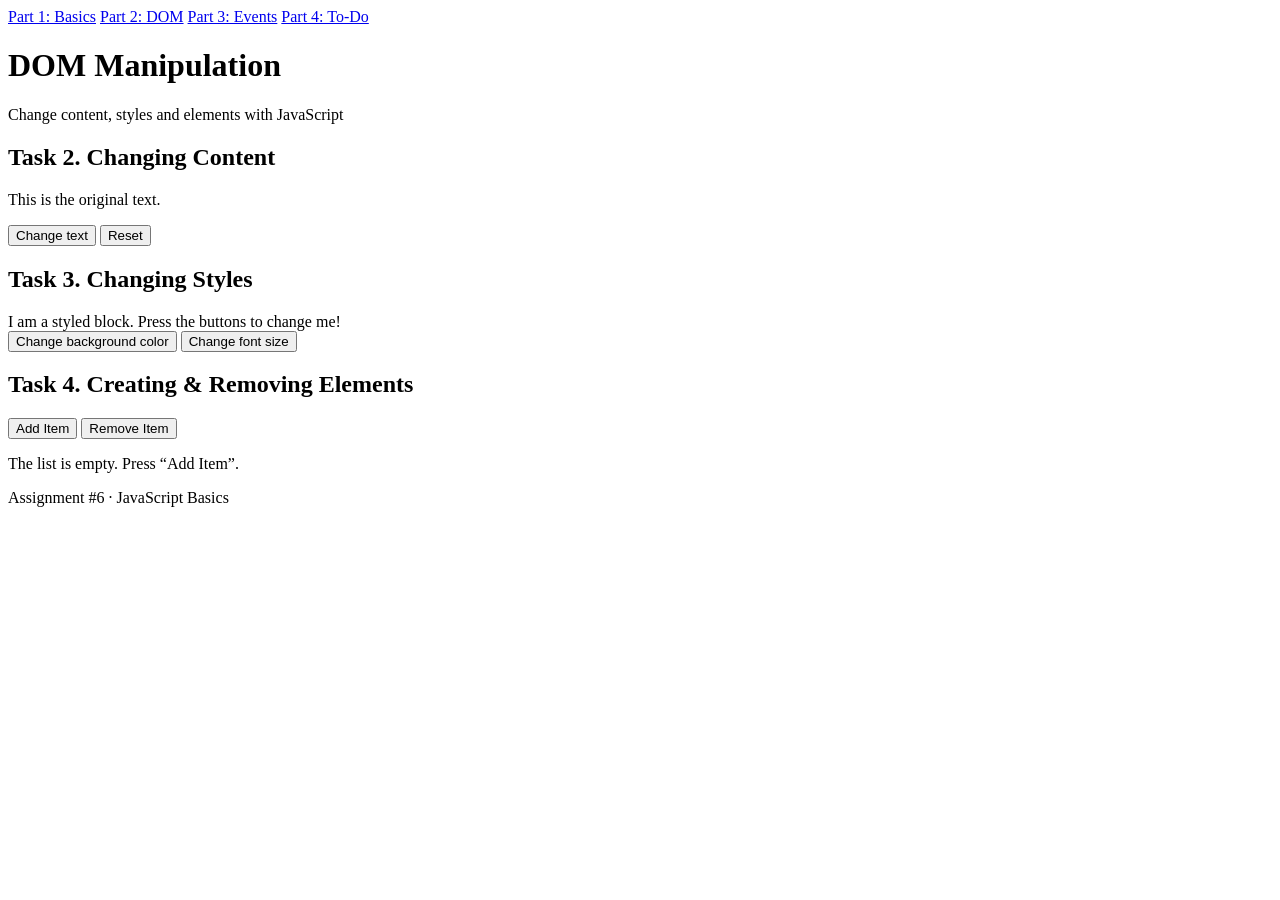
==== dom.html @ 266281c3 "Add files via upload" ====
<!DOCTYPE html>
<html lang="en">
<head>
<meta charset="UTF-8">
<meta name="viewport" content="width=device-width, initial-scale=1">
<title>DOM Manipulation</title>
<link href="https://fonts.googleapis.com/css2?family=Nunito:wght@400;700;800;900&display=swap" rel="stylesheet">
<link rel="stylesheet" href="css/style.css">
</head>
<body>
<nav>
  <a href="index.html">Part 1: Basics</a>
  <a href="dom.html" class="active">Part 2: DOM</a>
  <a href="events.html">Part 3: Events</a>
  <a href="todo.html">Part 4: To-Do</a>
</nav>
<main>
<h1>DOM Manipulation</h1>
<p class="sub">Change content, styles and elements with JavaScript</p>

<section class="card">
  <h2>Task 2. Changing Content</h2>
  <p id="text">This is the original text.</p>
  <button id="changeTextBtn">Change text</button>
  <button id="resetTextBtn">Reset</button>
</section>
<section class="card">
  <h2>Task 3. Changing Styles</h2>
  <div id="styleBox">I am a styled block. Press the buttons to change me!</div>
  <button id="colorBtn">Change background color</button>
  <button id="sizeBtn">Change font size</button>
</section>
<section class="card">
  <h2>Task 4. Creating &amp; Removing Elements</h2>
  <button id="addItemBtn">Add Item</button>
  <button id="removeItemBtn" class="danger">Remove Item</button>
  <ul id="itemList"></ul>
  <p id="emptyMsg" class="hint">The list is empty. Press “Add Item”.</p>
</section>
</main>
<footer>Assignment #6 · JavaScript Basics</footer>
<script src="js/bg.js"></script>
<script src="js/dom.js"></script>
</body>
</html>
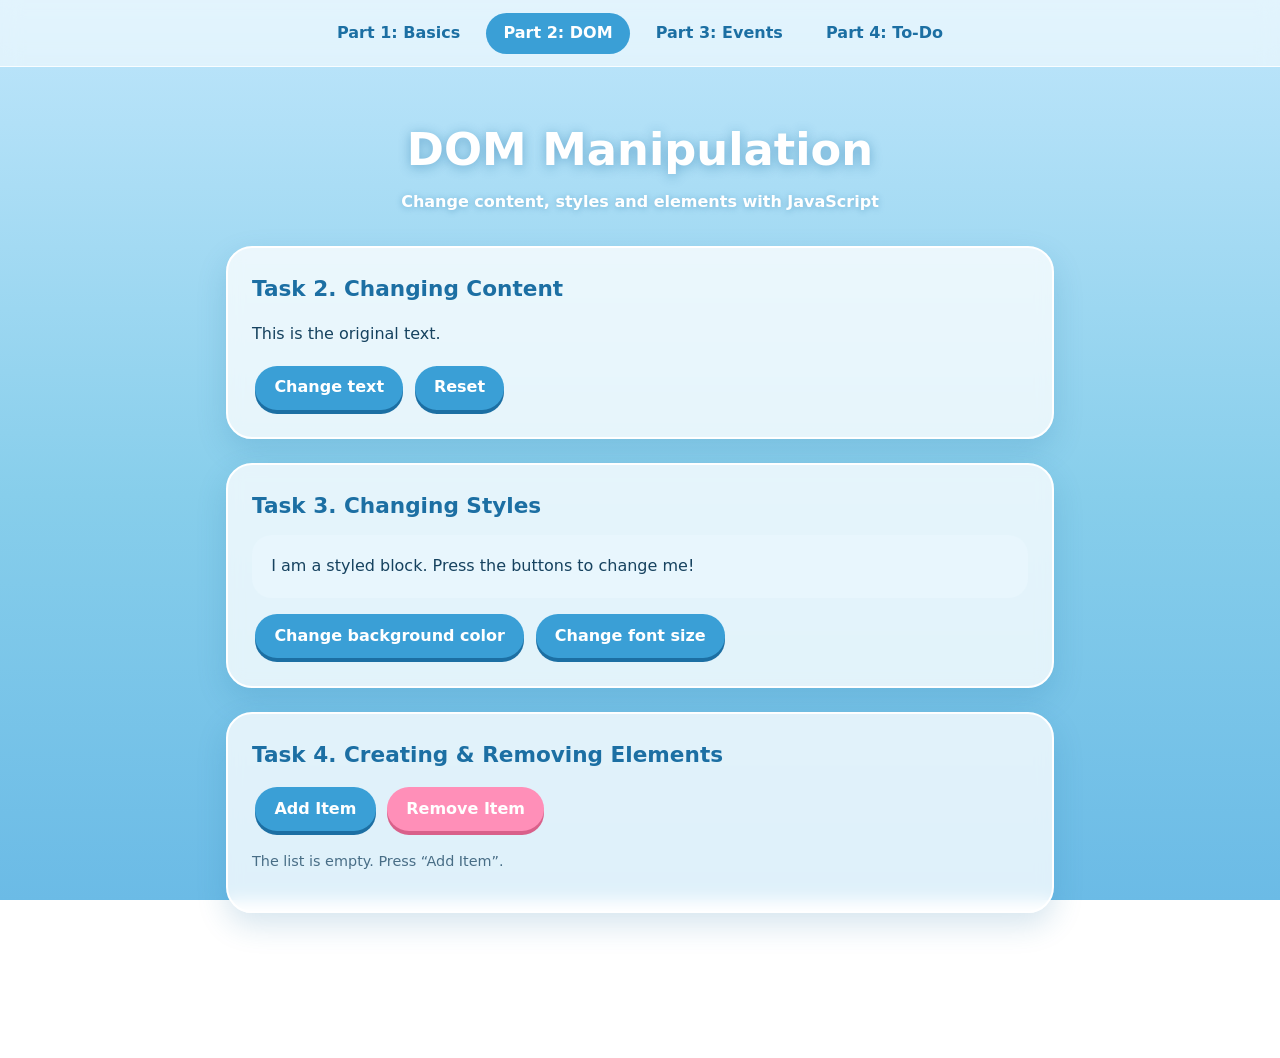
==== commit c76d7fed: "Add files via upload" ====
--- a/dom.html
+++ b/dom.html
@@ -5,7 +5,7 @@
 <meta name="viewport" content="width=device-width, initial-scale=1">
 <title>DOM Manipulation</title>
 <link href="https://fonts.googleapis.com/css2?family=Nunito:wght@400;700;800;900&display=swap" rel="stylesheet">
-<link rel="stylesheet" href="css/style.css">
+<link rel="stylesheet" href="style.css">
 </head>
 <body>
 <nav>
@@ -39,7 +39,7 @@
 </section>
 </main>
 <footer>Assignment #6 · JavaScript Basics</footer>
-<script src="js/bg.js"></script>
-<script src="js/dom.js"></script>
+<script src="bg.js"></script>
+<script src="dom.js"></script>
 </body>
 </html>
--- a/style.css
+++ b/style.css
@@ -0,0 +1,270 @@
+:root {
+  --sky: #87ceeb;
+  --sky-d: #3a9fd6;
+  --sky-dd: #1c6fa3;
+  --ice: #e8f6fd;
+  --ink: #16425f;
+  --pink: #ff8fb8;
+}
+
+* {
+  box-sizing: border-box;
+}
+
+html,
+body {
+  margin: 0;
+}
+
+body {
+  font-family: 'Nunito', system-ui, sans-serif;
+  color: var(--ink);
+  min-height: 100vh;
+  background: linear-gradient(180deg, #bfe6fb 0%, #87ceeb 55%, #6bbbe6 100%) fixed;
+  line-height: 1.55;
+}
+
+#bg {
+  position: fixed;
+  inset: 0;
+  overflow: hidden;
+  pointer-events: none;
+  z-index: 0;
+}
+
+.bubble {
+  position: absolute;
+  bottom: -120px;
+  border-radius: 50%;
+  background: radial-gradient(
+    circle at 30% 30%,
+    rgba(255, 255, 255, 0.95),
+    rgba(255, 255, 255, 0.25) 45%,
+    rgba(255, 255, 255, 0.08)
+  );
+  border: 1px solid rgba(255, 255, 255, 0.7);
+  animation: rise linear infinite;
+}
+
+.flower {
+  position: absolute;
+  bottom: -80px;
+  animation: float linear infinite;
+  filter: drop-shadow(0 3px 4px rgba(22, 66, 95, 0.2));
+}
+
+@keyframes rise {
+  to {
+    transform: translateY(-120vh) translateX(var(--dx));
+  }
+}
+
+@keyframes float {
+  to {
+    transform: translateY(-120vh) translateX(var(--dx)) rotate(var(--rot));
+  }
+}
+
+nav {
+  position: sticky;
+  top: 0;
+  z-index: 10;
+  display: flex;
+  gap: 0.5rem;
+  justify-content: center;
+  flex-wrap: wrap;
+  padding: 0.8rem 1rem;
+  background: rgba(255, 255, 255, 0.55);
+  backdrop-filter: blur(10px);
+  border-bottom: 1px solid rgba(255, 255, 255, 0.8);
+}
+
+nav a {
+  padding: 0.5rem 1.1rem;
+  border-radius: 999px;
+  text-decoration: none;
+  color: var(--sky-dd);
+  font-weight: 800;
+  transition: 0.2s;
+}
+
+nav a:hover {
+  background: #fff;
+}
+
+nav a.active {
+  background: var(--sky-d);
+  color: #fff;
+}
+
+main {
+  position: relative;
+  z-index: 1;
+  max-width: 860px;
+  margin: 0 auto;
+  padding: 2rem 1rem 4rem;
+}
+
+h1 {
+  text-align: center;
+  font-size: clamp(1.8rem, 5vw, 2.8rem);
+  margin: 1rem 0 0.3rem;
+  color: #fff;
+  text-shadow: 0 2px 12px rgba(28, 111, 163, 0.45);
+}
+
+.sub {
+  text-align: center;
+  color: #fff;
+  font-weight: 700;
+  margin: 0 0 2rem;
+  text-shadow: 0 1px 6px rgba(28, 111, 163, 0.4);
+}
+
+.card {
+  background: rgba(255, 255, 255, 0.78);
+  backdrop-filter: blur(8px);
+  border: 2px solid #fff;
+  border-radius: 26px;
+  padding: 1.5rem;
+  margin-bottom: 1.5rem;
+  box-shadow: 0 12px 30px rgba(28, 111, 163, 0.18);
+}
+
+.card h2 {
+  margin: 0 0 0.8rem;
+  color: var(--sky-dd);
+  font-size: 1.35rem;
+}
+
+button {
+  font: inherit;
+  font-weight: 800;
+  border: 0;
+  border-radius: 999px;
+  padding: 0.6rem 1.2rem;
+  margin: 0.2rem;
+  cursor: pointer;
+  background: var(--sky-d);
+  color: #fff;
+  box-shadow: 0 4px 0 var(--sky-dd);
+  transition: transform 0.1s, box-shadow 0.1s;
+}
+
+button:hover {
+  background: #4fb0e6;
+}
+
+button:active {
+  transform: translateY(3px);
+  box-shadow: 0 1px 0 var(--sky-dd);
+}
+
+button.danger {
+  background: var(--pink);
+  box-shadow: 0 4px 0 #d9608a;
+}
+
+input {
+  font: inherit;
+  padding: 0.6rem 1rem;
+  border-radius: 999px;
+  border: 2px solid #bfe6fb;
+  background: #fff;
+  color: var(--ink);
+  min-width: 0;
+}
+
+input:focus,
+button:focus-visible,
+a:focus-visible {
+  outline: 3px solid var(--sky-dd);
+  outline-offset: 2px;
+}
+
+#box,
+#styleBox,
+#hoverBox {
+  padding: 1.2rem;
+  border-radius: 20px;
+  margin: 0.8rem 0;
+  background: var(--ice);
+  transition: 0.3s;
+}
+
+#hoverBox {
+  height: 110px;
+  display: grid;
+  place-items: center;
+  font-weight: 800;
+  cursor: pointer;
+  background: #fff;
+}
+
+ul {
+  padding-left: 1.2rem;
+}
+
+li {
+  margin: 0.4rem 0;
+}
+
+.row {
+  display: flex;
+  gap: 0.5rem;
+  flex-wrap: wrap;
+  align-items: center;
+}
+
+.out {
+  margin-top: 0.8rem;
+  font-size: 1.3rem;
+  font-weight: 800;
+  color: var(--sky-dd);
+  min-height: 1.6em;
+}
+
+#todoList {
+  list-style: none;
+  padding: 0;
+}
+
+#todoList li {
+  display: flex;
+  justify-content: space-between;
+  align-items: center;
+  gap: 0.5rem;
+  background: #fff;
+  padding: 0.6rem 1rem;
+  border-radius: 16px;
+  cursor: pointer;
+  box-shadow: 0 3px 8px rgba(28, 111, 163, 0.12);
+}
+
+#todoList li.done span {
+  text-decoration: line-through;
+  opacity: 0.55;
+}
+
+.hint {
+  font-size: 0.9rem;
+  opacity: 0.75;
+}
+
+footer {
+  position: relative;
+  z-index: 1;
+  text-align: center;
+  color: #fff;
+  font-weight: 700;
+  padding-bottom: 2rem;
+}
+
+@media (prefers-reduced-motion: reduce) {
+  .bubble,
+  .flower {
+    animation: none;
+    opacity: 0.5;
+    bottom: 20%;
+  }
+}
